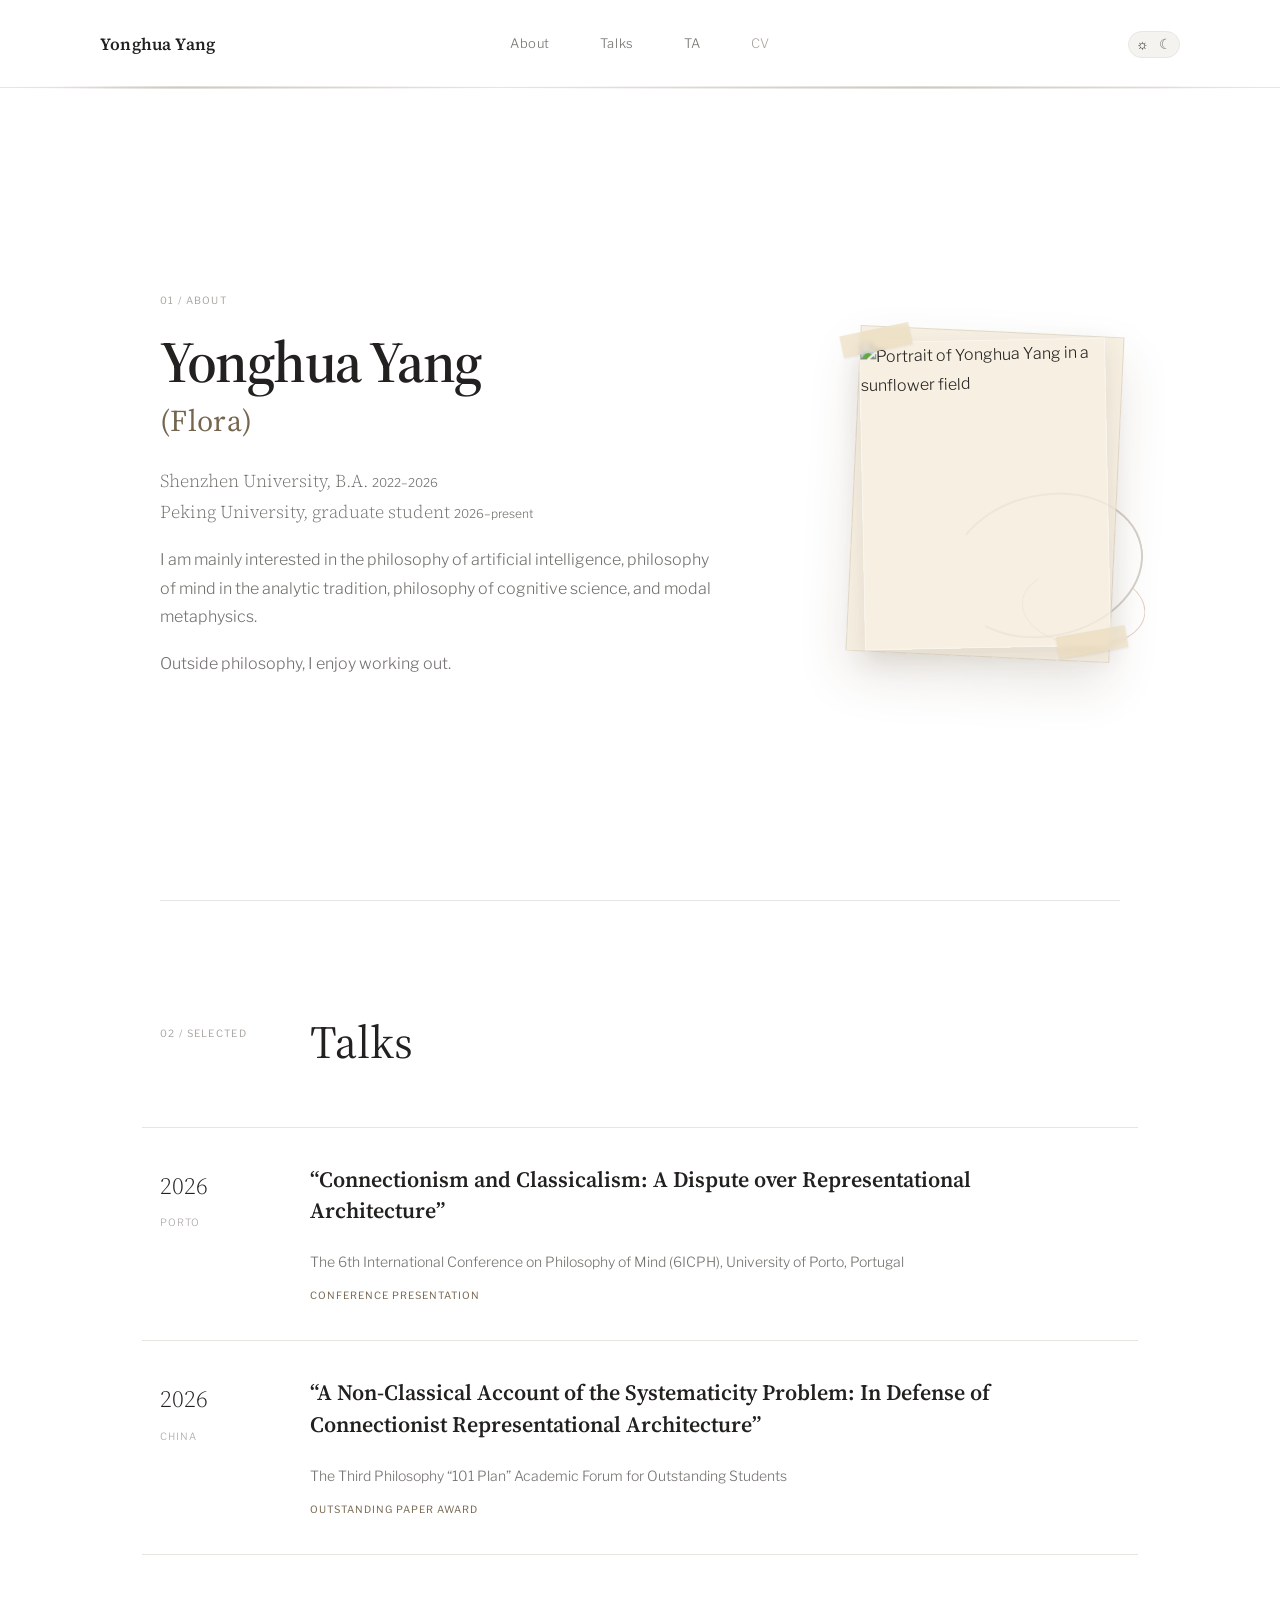
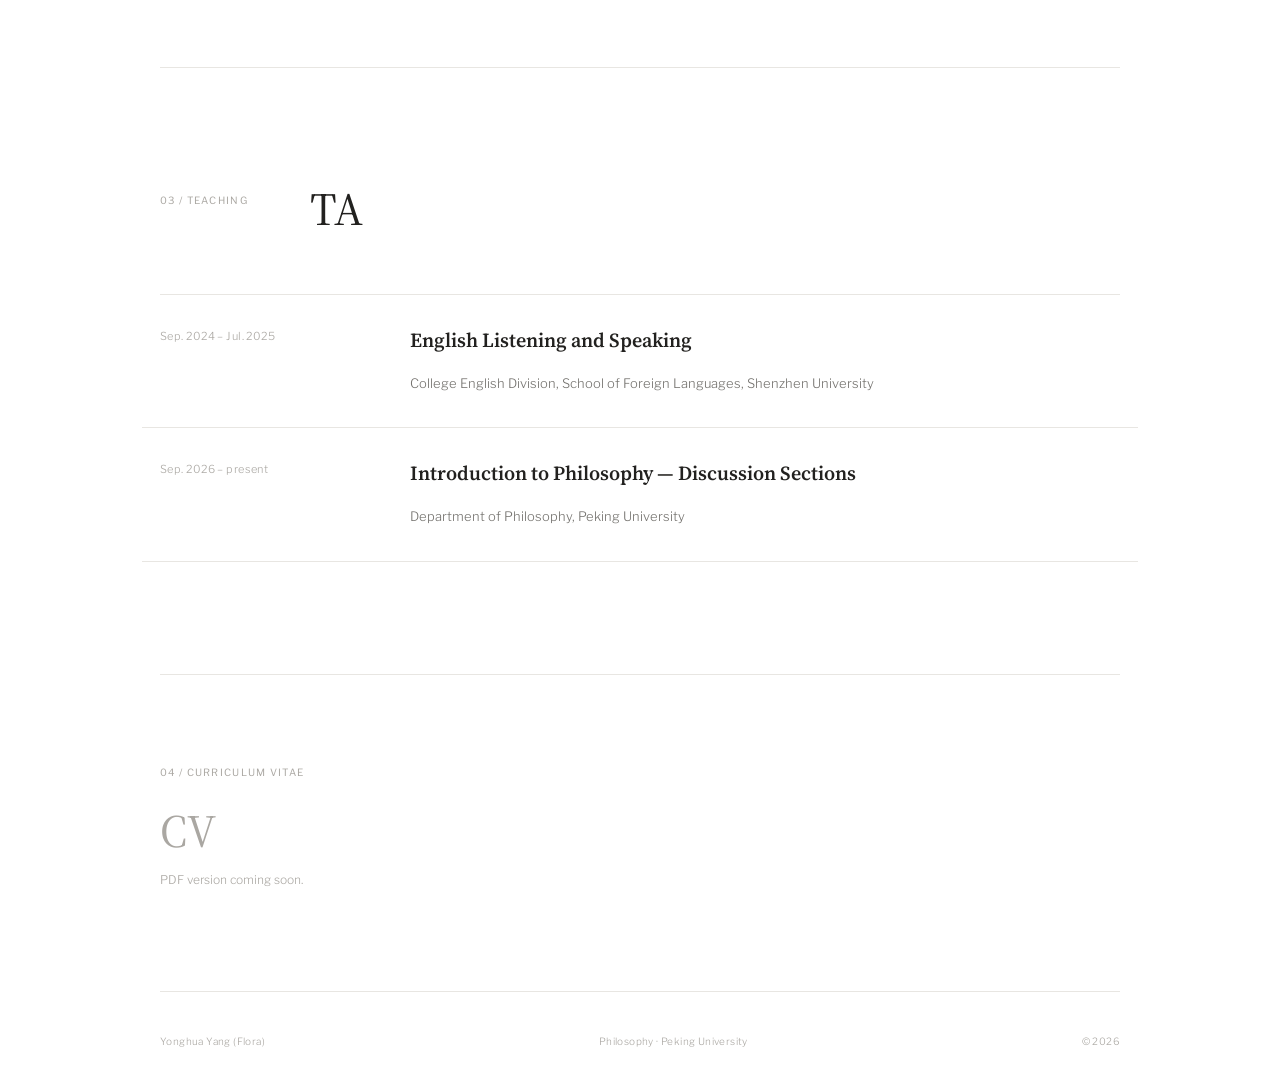
==== index.html @ 05d53ddc "Add files via upload" ====
<!doctype html>
<html lang="en">
  <head>
    <meta charset="utf-8" />
    <meta name="viewport" content="width=device-width, initial-scale=1" />
    <meta name="theme-color" content="#ffffff" />
    <meta name="description" content="Yonghua Yang (Flora) — philosophy student at Peking University." />
    <title>Yonghua Yang (Flora)</title>
    <link rel="preconnect" href="https://fonts.googleapis.com" />
    <link rel="preconnect" href="https://fonts.gstatic.com" crossorigin />
    <link href="https://fonts.googleapis.com/css2?family=Libre+Franklin:wght@300;400;500&family=Source+Serif+4:opsz,wght@8..60,400;8..60,600&display=swap" rel="stylesheet" />
    <link rel="stylesheet" href="style.css" />
    <script src="script.js" defer></script>
  </head>
  <body>
    <a class="skip-link" href="#main">Skip to content</a>
    <header class="site-header">
      <div class="header-inner">
        <a class="name" href="#about" aria-label="Yonghua Yang — back to About">Yonghua Yang</a>
        <nav class="site-nav" aria-label="Main navigation">
          <a href="#about">About</a>
          <a href="#talks">Talks</a>
          <a href="#ta">TA</a>
          <a class="cv-link" href="#" aria-disabled="true" data-tooltip="PDF coming soon">CV</a>
        </nav>
        <button class="theme-toggle" type="button" aria-label="Switch to dark mode" aria-pressed="false">
          <span class="sun" aria-hidden="true">☼</span><span class="moon" aria-hidden="true">☾</span>
        </button>
      </div>
    </header>

    <main id="main">
      <section class="about section" id="about" aria-labelledby="about-title">
        <div class="about-copy">
          <p class="section-number">01 / About</p>
          <h1 id="about-title">Yonghua Yang <span>(Flora)</span></h1>
          <p class="education-line">Shenzhen University, B.A. <span>2022–2026</span><br />Peking University, graduate student <span>2026–present</span></p>
          <p>I am mainly interested in the philosophy of artificial intelligence, philosophy of mind in the analytic tradition, philosophy of cognitive science, and modal metaphysics.</p>
          <p>Outside philosophy, I enjoy working out.</p>
        </div>
        <figure class="portrait">
          <span class="portrait-line" aria-hidden="true"></span>
          <span class="portrait-tape tape-top" aria-hidden="true"></span>
          <span class="portrait-tape tape-bottom" aria-hidden="true"></span>
          <img src="assets/picture.png" alt="Portrait of Yonghua Yang in a sunflower field" />
        </figure>
      </section>

      <section class="section ruled-section" id="talks" aria-labelledby="talks-title">
        <div class="section-heading">
          <p class="section-number">02 / Selected</p>
          <h2 id="talks-title"><a href="#talks">Talks</a></h2>
        </div>
        <article class="talk" tabindex="0">
          <div class="talk-date"><span>2026</span><small>Porto</small></div>
          <div class="talk-copy">
            <h3>“Connectionism and Classicalism: A Dispute over Representational Architecture”</h3>
            <p>The 6th International Conference on Philosophy of Mind (6ICPH), University of Porto, Portugal</p>
            <p class="talk-note">Conference presentation</p>
          </div>
        </article>
        <article class="talk" tabindex="0">
          <div class="talk-date"><span>2026</span><small>China</small></div>
          <div class="talk-copy">
            <h3>“A Non-Classical Account of the Systematicity Problem: In Defense of Connectionist Representational Architecture”</h3>
            <p>The Third Philosophy “101 Plan” Academic Forum for Outstanding Students</p>
            <p class="talk-note">Outstanding Paper Award</p>
          </div>
        </article>
      </section>

      <section class="section ruled-section" id="ta" aria-labelledby="ta-title">
        <div class="section-heading">
          <p class="section-number">03 / Teaching</p>
          <h2 id="ta-title"><a href="#ta">TA</a></h2>
        </div>
        <div class="teaching-list">
          <article tabindex="0">
            <time datetime="2024-09">Sep. 2024 – Jul. 2025</time>
            <div><h3>English Listening and Speaking</h3><p>College English Division, School of Foreign Languages, Shenzhen University</p></div>
          </article>
          <article tabindex="0">
            <time datetime="2026-09">Sep. 2026 – present</time>
            <div><h3>Introduction to Philosophy — Discussion Sections</h3><p>Department of Philosophy, Peking University</p></div>
          </article>
        </div>
      </section>

      <section class="section cv-section" id="cv" aria-labelledby="cv-title">
        <p class="section-number">04 / Curriculum Vitae</p>
        <h2 id="cv-title">CV</h2>
        <p>PDF version coming soon.</p>
      </section>
    </main>

    <footer class="site-footer">
      <p>Yonghua Yang (Flora)</p><p>Philosophy · Peking University</p><p>© <span id="year"></span></p>
    </footer>
  </body>
</html>
---- style.css ----
:root {
  color-scheme: light;
  --bg: #fff;
  --header-bg: rgb(246 235 215 / 34%);
  --text: #22211f;
  --muted: #73716d;
  --soft: #aaa7a2;
  --line: #e8e6e2;
  --panel: #f4f3f0;
  --accent: #76664f;
  --art-opacity: .68;
  --art-veil: rgb(255 255 255 / 48%);
  --art-shift: 0px;
  --serif: "Source Serif 4", Georgia, serif;
  --sans: "Libre Franklin", Arial, sans-serif;
}
:root[data-theme="dark"] {
  color-scheme: dark;
  --bg: #181817;
  --header-bg: rgb(24 24 23 / 42%);
  --text: #f1efea;
  --muted: #aaa7a0;
  --soft: #77746f;
  --line: #373532;
  --panel: #232220;
  --accent: #c7b79f;
  --art-opacity: .38;
  --art-veil: rgb(24 24 23 / 72%);
}
* { box-sizing: border-box; }
html { scroll-behavior: smooth; scroll-padding-top: 100px; }
body { position: relative; min-height: 100vh; margin: 0; color: var(--text); background: var(--bg); font-family: var(--sans); font-size: 16px; font-weight: 300; line-height: 1.8; -webkit-font-smoothing: antialiased; transition: color .25s ease, background-color .25s ease; }
body::before, body::after { position: fixed; z-index: -2; inset: 0; pointer-events: none; content: ""; }
body::before { inset: -3vh -2vw; transform: translate3d(0, var(--art-shift), 0) scale(1.02); background: var(--bg) url("assets/philosophy-background.webp") center / cover no-repeat; opacity: var(--art-opacity); transition: opacity .25s ease; will-change: transform; }
body::after { z-index: -1; background: var(--art-veil); transition: background-color .25s ease; }
a { color: inherit; text-decoration: none; }
.skip-link { position: fixed; z-index: 100; top: -60px; left: 20px; padding: 9px 14px; color: var(--bg); background: var(--text); transition: top .2s ease; }
.skip-link:focus { top: 12px; }
.site-header { position: sticky; z-index: 10; top: 0; width: 100%; height: 88px; border-bottom: 1px solid color-mix(in srgb, var(--accent) 17%, transparent); background: transparent; transition: height .28s ease, background-color .28s ease, backdrop-filter .28s ease; }
.header-inner { display: grid; width: min(1080px, calc(100% - 48px)); height: 88px; margin: 0 auto; grid-template-columns: 1fr auto 1fr; align-items: center; transition: height .28s ease; }
.site-header::after { position: absolute; right: 0; bottom: -2px; left: 0; height: 3px; opacity: .22; background: linear-gradient(90deg, transparent, var(--accent) 14%, transparent 39%, var(--accent) 72%, transparent); content: ""; mask: linear-gradient(90deg, transparent, #000 9%, #000 91%, transparent); }
.site-header.is-scrolled { background: var(--header-bg); backdrop-filter: blur(8px) saturate(.8); }
.site-header.is-scrolled, .site-header.is-scrolled .header-inner { height: 70px; }
.name { justify-self: start; font-family: var(--serif); font-size: 17px; font-weight: 600; letter-spacing: .01em; }
.site-nav { display: flex; align-items: center; gap: clamp(25px, 4vw, 50px); }
.site-nav a { position: relative; padding: 10px 0; color: var(--muted); font-size: 13px; letter-spacing: .04em; transition: color .2s ease; }
.site-nav a::after { position: absolute; right: -3px; bottom: 1px; left: -3px; height: 3px; transform: scaleX(0) rotate(-1deg); transform-origin: center; opacity: .65; background: linear-gradient(90deg, transparent, var(--accent) 13%, var(--accent) 86%, transparent); clip-path: polygon(0 43%, 28% 34%, 55% 58%, 100% 38%, 100% 66%, 60% 78%, 24% 57%, 0 72%); content: ""; transition: transform .26s cubic-bezier(.2,.7,.2,1); }
.site-nav a:hover, .site-nav a[aria-current="location"] { color: var(--text); }
.site-nav a:hover::after, .site-nav a[aria-current="location"]::after { transform: scaleX(1); }
.site-nav .cv-link[aria-disabled="true"] { color: var(--soft); cursor: default; }
.site-nav .cv-link[aria-disabled="true"]::after { display: none; }
.cv-link::before { position: absolute; top: calc(100% + 7px); right: -9px; width: max-content; padding: 5px 8px; transform: translateY(-4px); border: 1px dashed color-mix(in srgb, var(--accent) 32%, transparent); color: var(--muted); background: color-mix(in srgb, var(--bg) 86%, transparent); content: attr(data-tooltip); font-size: 9px; letter-spacing: .04em; opacity: 0; pointer-events: none; transition: opacity .2s ease, transform .2s ease; }
.cv-link:hover::before, .cv-link:focus-visible::before { transform: translateY(0); opacity: 1; }
.theme-toggle { display: flex; width: 52px; height: 27px; justify-self: end; align-items: center; justify-content: space-between; padding: 0 7px; border: 1px solid var(--line); border-radius: 20px; color: var(--muted); background: var(--panel); cursor: pointer; transition: border-color .2s ease, background .2s ease; }
.theme-toggle span { font-size: 14px; line-height: 1; transition: transform .35s ease, color .2s ease; }
.theme-toggle:hover .sun, .theme-toggle:focus-visible .sun { transform: rotate(55deg); }
.theme-toggle:hover .moon, .theme-toggle:focus-visible .moon { transform: rotate(-18deg) translateX(-1px); }
.theme-toggle .sun { color: var(--text); }
:root[data-theme="dark"] .theme-toggle .sun { color: var(--soft); }
:root[data-theme="dark"] .theme-toggle .moon { color: var(--text); }
main, .site-footer { width: min(960px, calc(100% - 48px)); margin: 0 auto; }
.section { padding: 112px 0; }
.section-number { margin: 0 0 21px; color: var(--soft); font-size: 10px; font-weight: 400; letter-spacing: .13em; text-transform: uppercase; }
.about { display: grid; min-height: calc(100vh - 88px); grid-template-columns: minmax(0, 1.35fr) minmax(260px, .65fr); align-items: center; gap: clamp(65px, 10vw, 130px); }
.about h1 { margin: 0 0 28px; font-family: var(--serif); font-size: clamp(40px, 5vw, 58px); font-weight: 600; line-height: 1.1; letter-spacing: -.025em; }
.about h1 span { display: block; margin-top: 10px; color: var(--accent); font-size: .52em; font-weight: 400; letter-spacing: .01em; }
.about-copy > p:not(.section-number) { max-width: 590px; margin: 0 0 18px; color: var(--muted); }
.about-copy .education-line { margin-bottom: 31px; color: var(--text); font-family: var(--serif); font-size: 18px; line-height: 1.75; }
.education-line span { color: var(--muted); font-family: var(--sans); font-size: 12px; }
.portrait { position: relative; isolation: isolate; margin: 0; padding: 12px; }
.portrait::before { position: absolute; z-index: -1; inset: 3px; transform: rotate(2.7deg); border: 1px solid rgb(118 102 79 / 16%); background: color-mix(in srgb, #f5ecdc 82%, transparent); box-shadow: 0 24px 50px rgb(82 60 31 / 13%); content: ""; }
.portrait img { position: relative; z-index: 1; display: block; width: 100%; aspect-ratio: 4 / 5; transform: rotate(-1.15deg); border: 1px solid rgb(255 255 255 / 48%); object-fit: cover; object-position: center; filter: saturate(.9) contrast(.98); box-shadow: 0 10px 25px rgb(82 60 31 / 12%); transition: transform .42s cubic-bezier(.2,.75,.25,1), filter .3s ease; }
.portrait:hover img { transform: rotate(0deg) translateY(-4px); filter: saturate(1) contrast(1); }
.portrait-line { position: absolute; z-index: -2; right: -24px; bottom: 7%; width: 72%; height: 43%; transform: rotate(-12deg); border: 2px solid color-mix(in srgb, var(--accent) 43%, transparent); border-left-color: transparent; border-radius: 50%; opacity: .7; }
.portrait-line::after { position: absolute; right: 3%; bottom: -13%; width: 64%; height: 54%; transform: rotate(18deg); border: 1px solid color-mix(in srgb, #a86049 42%, transparent); border-top-color: transparent; border-radius: 50%; content: ""; }
.portrait-tape { position: absolute; z-index: 3; width: 70px; height: 22px; background: rgb(232 216 181 / 58%); box-shadow: 0 1px 2px rgb(73 53 24 / 8%); backdrop-filter: blur(2px); }
.tape-top { top: 1px; left: -9px; transform: rotate(-12deg); }
.tape-bottom { right: -7px; bottom: 7px; transform: rotate(-10deg); }
.ruled-section { border-top: 1px solid var(--line); }
.section-heading { display: grid; grid-template-columns: 150px 1fr; margin-bottom: 56px; }
.section-heading .section-number { margin-top: 11px; }
.section-heading h2, .cv-section h2 { margin: 0; font-family: var(--serif); font-size: clamp(34px, 4vw, 46px); font-weight: 400; line-height: 1.25; }
.section-heading h2 a { border-bottom: 1px solid transparent; }
.section-heading h2 a:hover { border-bottom-color: var(--text); }
.talk { position: relative; display: grid; margin: 0 -18px; grid-template-columns: 150px 1fr; padding: 36px 18px; border-top: 1px solid var(--line); outline: none; transition: transform .28s cubic-bezier(.2,.7,.2,1), background-color .28s ease; }
.talk:last-child { border-bottom: 1px solid var(--line); }
.talk:hover, .talk:focus-visible { transform: translateX(6px); background: color-mix(in srgb, var(--accent) 6%, transparent); }
.talk-date span { display: block; font-family: var(--serif); font-size: 24px; transition: color .22s ease; }
.talk:hover .talk-date span, .talk:focus-visible .talk-date span { color: var(--accent); }
.talk-date small { color: var(--soft); font-size: 10px; letter-spacing: .09em; text-transform: uppercase; }
.talk-copy h3 { position: relative; max-width: 690px; margin: 0 0 13px; font-family: var(--serif); font-size: 22px; font-weight: 600; line-height: 1.45; }
.talk-copy h3::after, .teaching-list h3::after { display: block; width: 0; height: 2px; margin-top: 7px; transform: rotate(-.5deg); background: #a86049; content: ""; opacity: .6; transition: width .3s ease; }
.talk:hover h3::after, .talk:focus-visible h3::after, .teaching-list article:hover h3::after, .teaching-list article:focus-visible h3::after { width: 48px; }
.talk-copy p { margin: 0; color: var(--muted); font-size: 14px; }
.talk-copy .talk-note { margin-top: 12px; color: var(--accent); font-size: 10px; font-weight: 400; letter-spacing: .1em; text-transform: uppercase; }
.teaching-list { border-top: 1px solid var(--line); }
.teaching-list article { display: grid; margin: 0 -18px; grid-template-columns: 220px 1fr; gap: 30px; padding: 32px 18px; border-bottom: 1px solid var(--line); outline: none; transition: transform .28s cubic-bezier(.2,.7,.2,1), background-color .28s ease; }
.teaching-list article:hover, .teaching-list article:focus-visible { transform: translateX(6px); background: color-mix(in srgb, var(--accent) 6%, transparent); }
.teaching-list time { color: var(--soft); font-size: 11px; letter-spacing: .04em; transition: color .22s ease; }
.teaching-list article:hover time, .teaching-list article:focus-visible time { color: var(--accent); }
.teaching-list h3 { margin: -5px 0 5px; font-family: var(--serif); font-size: 20px; font-weight: 600; }
.teaching-list p { margin: 0; color: var(--muted); font-size: 13px; }
.cv-section { padding-top: 88px; padding-bottom: 100px; border-top: 1px solid var(--line); }
.cv-section h2 { color: var(--soft); }
.cv-section > p:last-child { margin: 10px 0 0; color: var(--soft); font-size: 12px; }
.site-footer { display: flex; min-height: 100px; align-items: center; justify-content: space-between; border-top: 1px solid var(--line); color: var(--soft); font-size: 10px; letter-spacing: .04em; }
.reveal { opacity: 0; transform: translateY(16px); transition: opacity .55s ease, transform .55s cubic-bezier(.2,.7,.2,1); transition-delay: var(--reveal-delay, 0ms); }
.reveal.is-visible { opacity: 1; transform: translateY(0); }
.talk.reveal.is-visible:hover, .talk.reveal.is-visible:focus-visible, .teaching-list article.reveal.is-visible:hover, .teaching-list article.reveal.is-visible:focus-visible { transform: translateX(6px); }
:focus-visible { outline: 1px solid var(--accent); outline-offset: 5px; }
@media (max-width: 720px) {
  .site-header, .site-header.is-scrolled { height: auto; min-height: 74px; }
  .header-inner, .site-header.is-scrolled .header-inner { width: calc(100% - 32px); height: auto; min-height: 74px; grid-template-columns: 1fr auto; }
  .name { font-size: 15px; }
  .site-nav { grid-column: 1 / -1; grid-row: 2; width: 100%; justify-content: space-between; gap: 0; padding: 3px 0 12px; }
  .site-nav a { font-size: 11px; }
  .theme-toggle { grid-column: 2; grid-row: 1; }
  main, .site-footer { width: calc(100% - 40px); }
  .section { padding: 76px 0; }
  .about { min-height: auto; grid-template-columns: 1fr; gap: 45px; }
  .about-copy { order: 1; }
  .portrait { width: min(74%, 300px); order: 2; }
  .portrait img { transform: rotate(-.55deg); }
  .portrait::before { transform: rotate(1.5deg); }
  .portrait-tape { width: 55px; height: 18px; }
  .section-heading, .talk { grid-template-columns: 1fr; }
  .section-heading { gap: 4px; margin-bottom: 38px; }
  .section-heading .section-number { margin-top: 0; }
  .talk { margin: 0 -10px; gap: 17px; padding: 30px 10px; }
  .talk-date { display: flex; align-items: baseline; gap: 10px; }
  .talk-date span { font-size: 20px; }
  .teaching-list article { margin: 0 -10px; grid-template-columns: 1fr; gap: 14px; padding-right: 10px; padding-left: 10px; }
  .site-footer { min-height: 124px; flex-direction: column; align-items: flex-start; justify-content: center; gap: 3px; }
  .site-footer p { margin: 0; }
}
@media (prefers-reduced-motion: reduce) {
  *, *::before, *::after { scroll-behavior: auto !important; transition-duration: .01ms !important; }
  body::before { transform: none; }
  .reveal { opacity: 1; transform: none; }
}
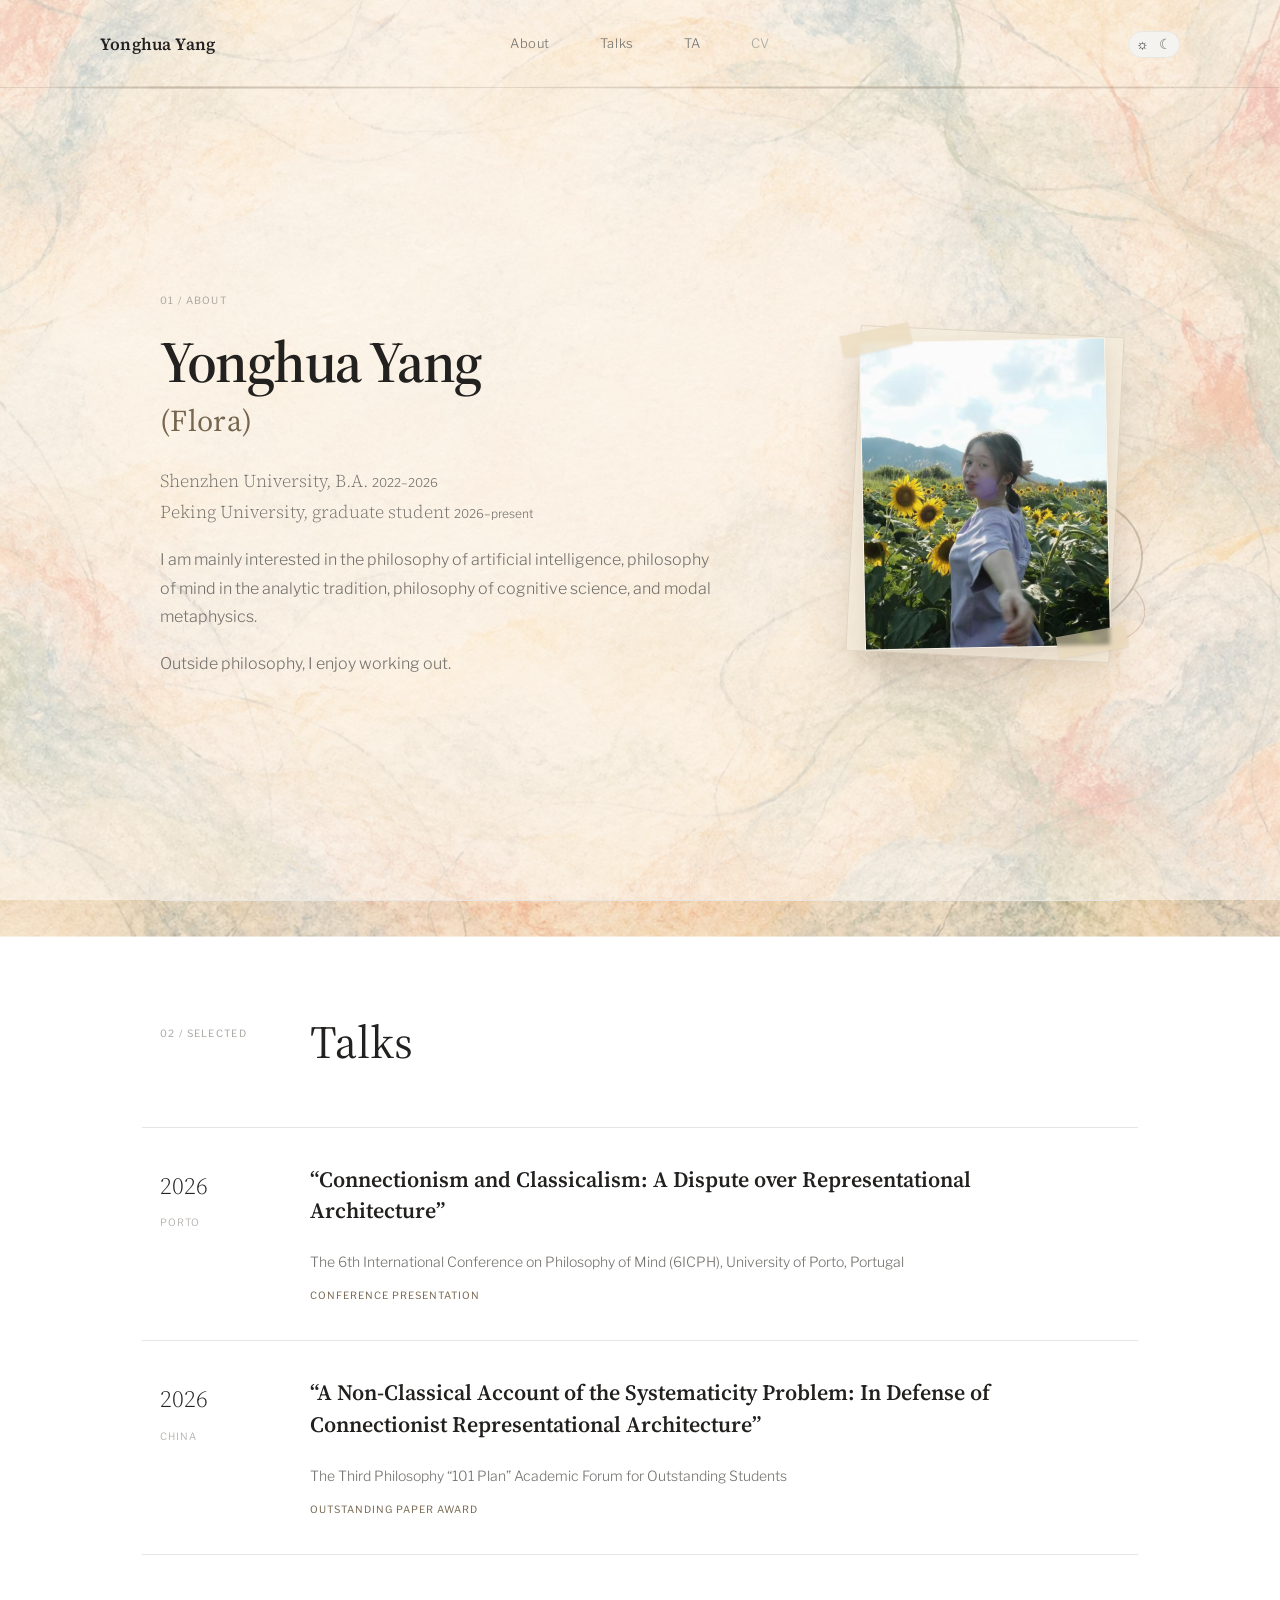
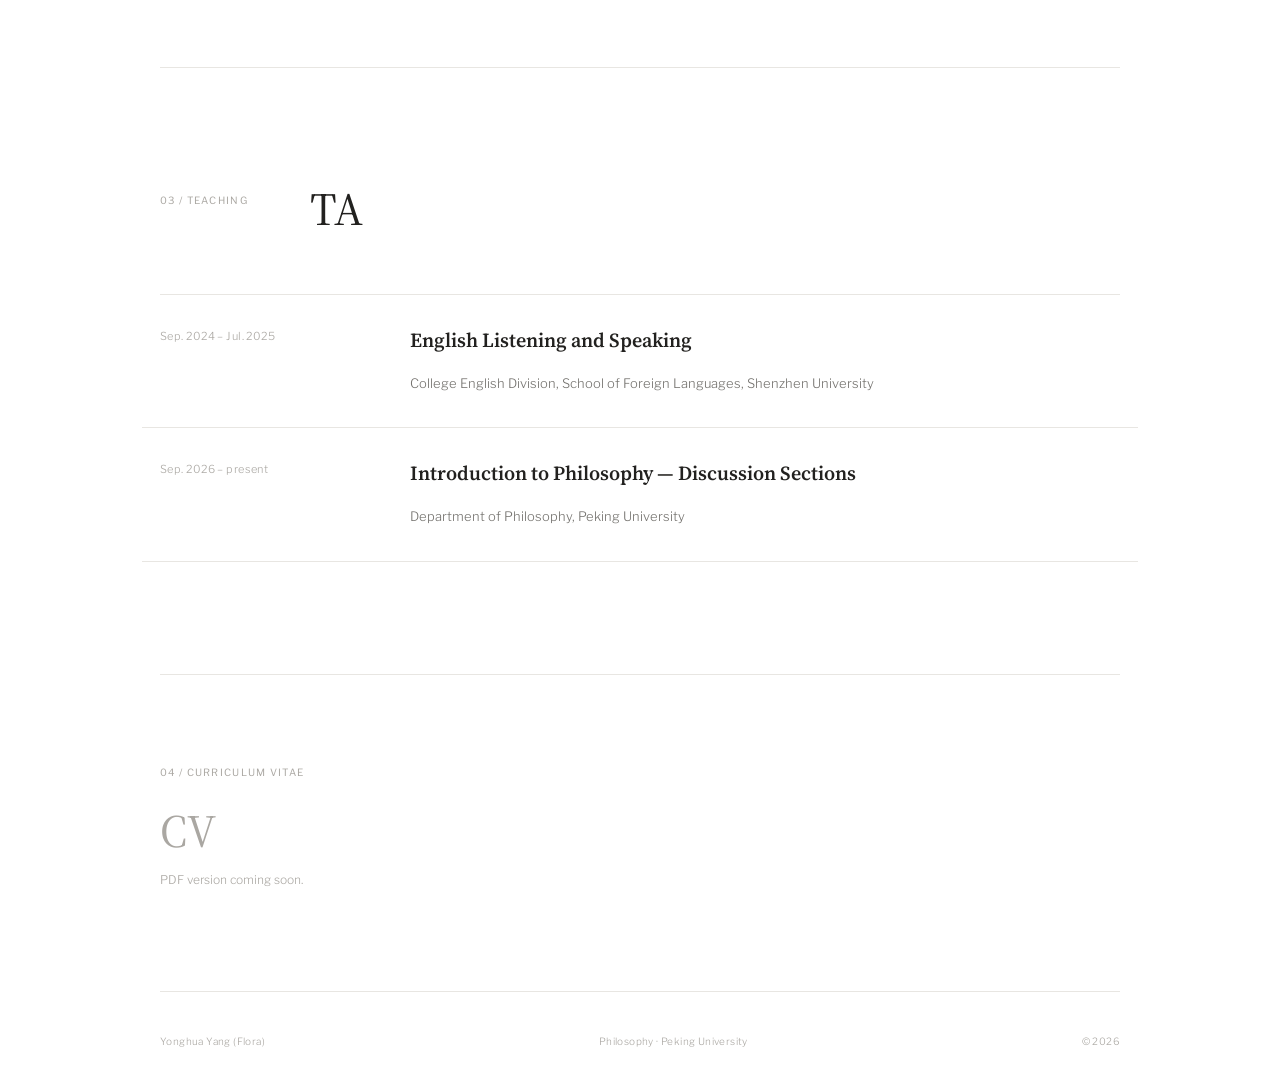
==== commit 5b51bb30: "Add files via upload" ====
--- a/index.html
+++ b/index.html
@@ -4,8 +4,59 @@
     <meta charset="utf-8" />
     <meta name="viewport" content="width=device-width, initial-scale=1" />
     <meta name="theme-color" content="#ffffff" />
-    <meta name="description" content="Yonghua Yang (Flora) — philosophy student at Peking University." />
-    <title>Yonghua Yang (Flora)</title>
+    <title>Yonghua Yang (Flora) | Philosophy and Artificial Intelligence</title>
+    <meta name="description" content="The personal academic website of Yonghua Yang (Yang Yonghua, Flora), a philosophy graduate student at Peking University interested in artificial intelligence, philosophy of mind, cognitive science, and modal metaphysics." />
+    <meta name="author" content="Yonghua Yang" />
+    <meta name="robots" content="index, follow, max-image-preview:large" />
+    <link rel="canonical" href="https://yangyonghua19.github.io/Flora/" />
+
+    <meta property="og:type" content="profile" />
+    <meta property="og:site_name" content="Yonghua Yang (Flora)" />
+    <meta property="og:title" content="Yonghua Yang (Flora) | Philosophy and Artificial Intelligence" />
+    <meta property="og:description" content="Philosophy graduate student at Peking University working on artificial intelligence, philosophy of mind, cognitive science, and modal metaphysics." />
+    <meta property="og:url" content="https://yangyonghua19.github.io/Flora/" />
+    <meta property="og:image" content="https://yangyonghua19.github.io/Flora/assets/picture.png" />
+    <meta property="og:image:alt" content="Portrait of Yonghua Yang in a sunflower field" />
+    <meta property="og:locale" content="en_US" />
+    <meta property="profile:first_name" content="Yonghua" />
+    <meta property="profile:last_name" content="Yang" />
+
+    <meta name="twitter:card" content="summary" />
+    <meta name="twitter:title" content="Yonghua Yang (Flora) | Philosophy and Artificial Intelligence" />
+    <meta name="twitter:description" content="Philosophy graduate student at Peking University working on philosophy and artificial intelligence." />
+    <meta name="twitter:image" content="https://yangyonghua19.github.io/Flora/assets/picture.png" />
+    <meta name="twitter:image:alt" content="Portrait of Yonghua Yang in a sunflower field" />
+
+    <script type="application/ld+json">
+      {
+        "@context": "https://schema.org",
+        "@type": "ProfilePage",
+        "@id": "https://yangyonghua19.github.io/Flora/#profile-page",
+        "url": "https://yangyonghua19.github.io/Flora/",
+        "name": "Yonghua Yang (Flora) | Philosophy and Artificial Intelligence",
+        "description": "The personal academic website of Yonghua Yang, a philosophy graduate student at Peking University.",
+        "inLanguage": "en",
+        "dateModified": "2026-10-08",
+        "mainEntity": {
+          "@type": "Person",
+          "@id": "https://yangyonghua19.github.io/Flora/#yonghua-yang",
+          "name": "Yonghua Yang",
+          "alternateName": ["Yang Yonghua", "Flora", "yangyonghua", "yangyonghua19"],
+          "url": "https://yangyonghua19.github.io/Flora/",
+          "image": "https://yangyonghua19.github.io/Flora/assets/picture.png",
+          "description": "Philosophy graduate student interested in the philosophy of artificial intelligence, philosophy of mind, philosophy of cognitive science, and modal metaphysics.",
+          "jobTitle": "Graduate Student in Philosophy",
+          "affiliation": {
+            "@type": "CollegeOrUniversity",
+            "name": "Peking University"
+          },
+          "alumniOf": {
+            "@type": "CollegeOrUniversity",
+            "name": "Shenzhen University"
+          }
+        }
+      }
+    </script>
     <link rel="preconnect" href="https://fonts.googleapis.com" />
     <link rel="preconnect" href="https://fonts.gstatic.com" crossorigin />
     <link href="https://fonts.googleapis.com/css2?family=Libre+Franklin:wght@300;400;500&family=Source+Serif+4:opsz,wght@8..60,400;8..60,600&display=swap" rel="stylesheet" />
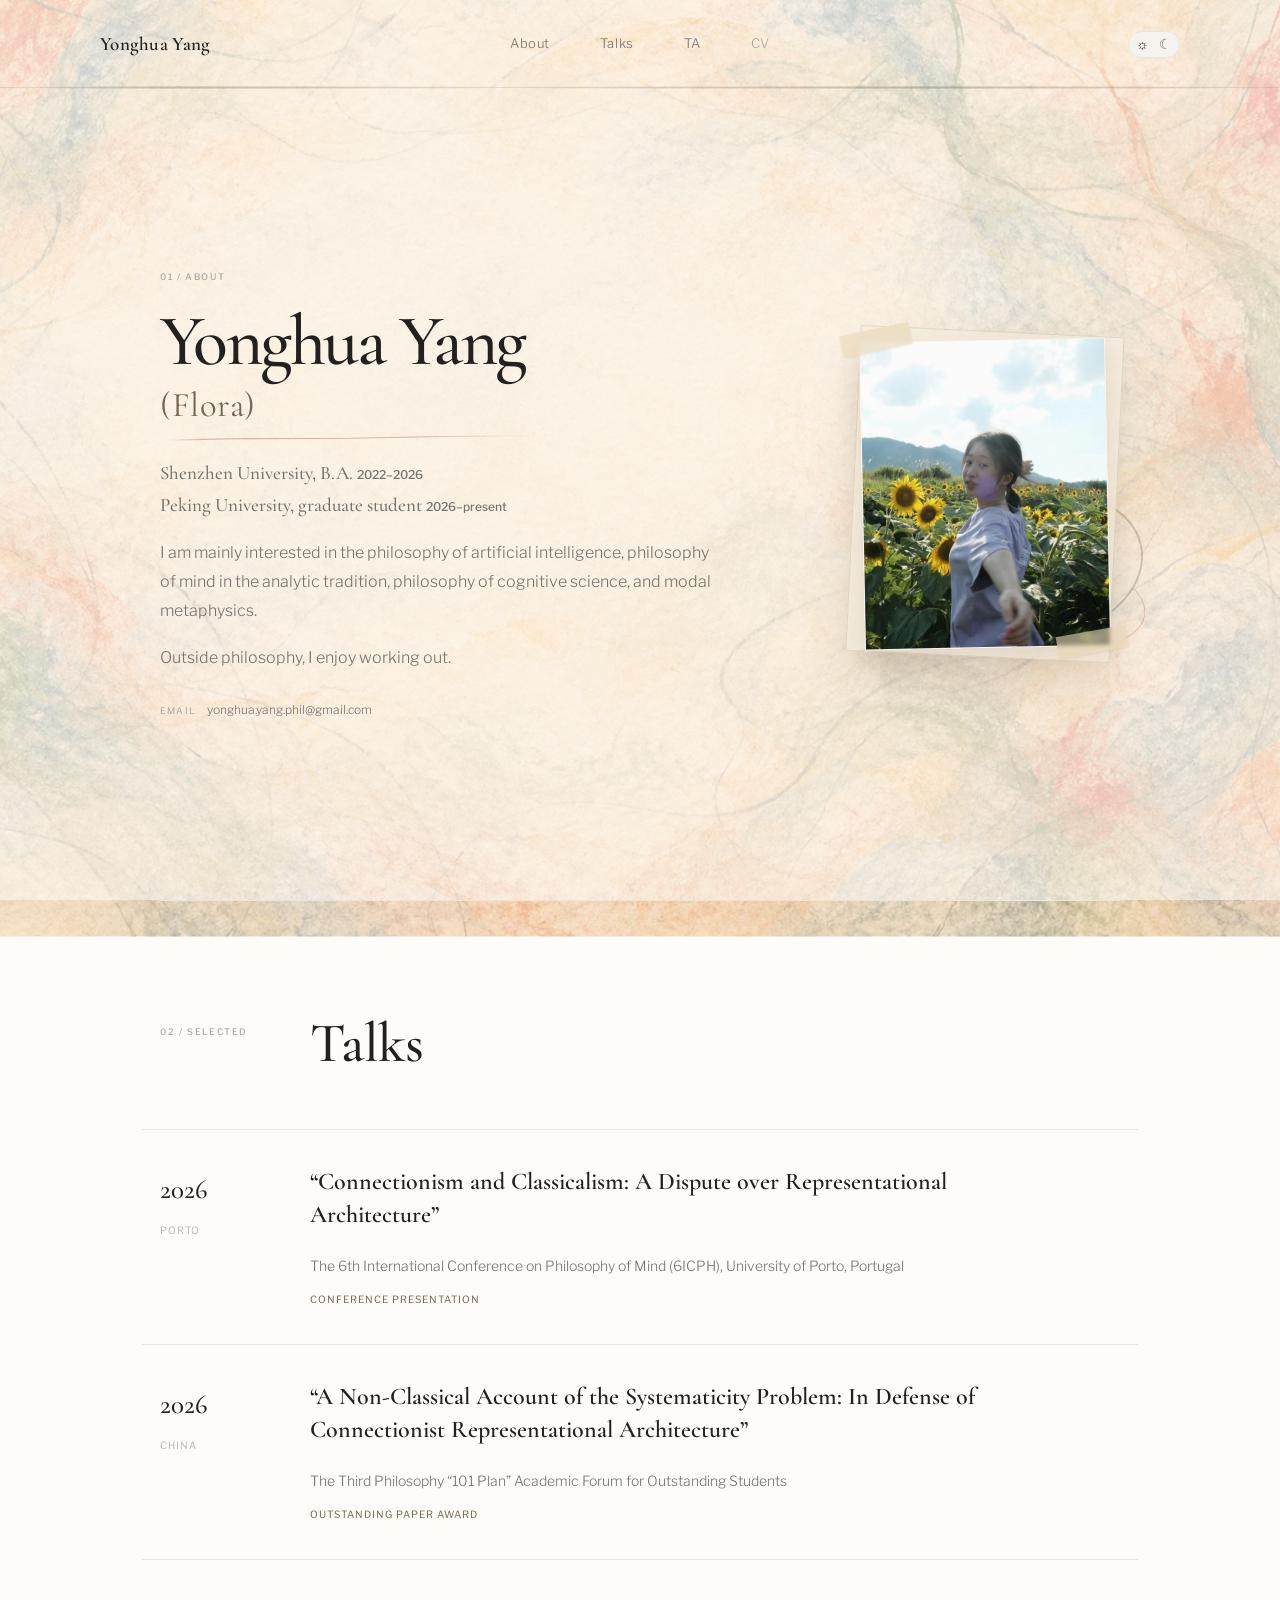
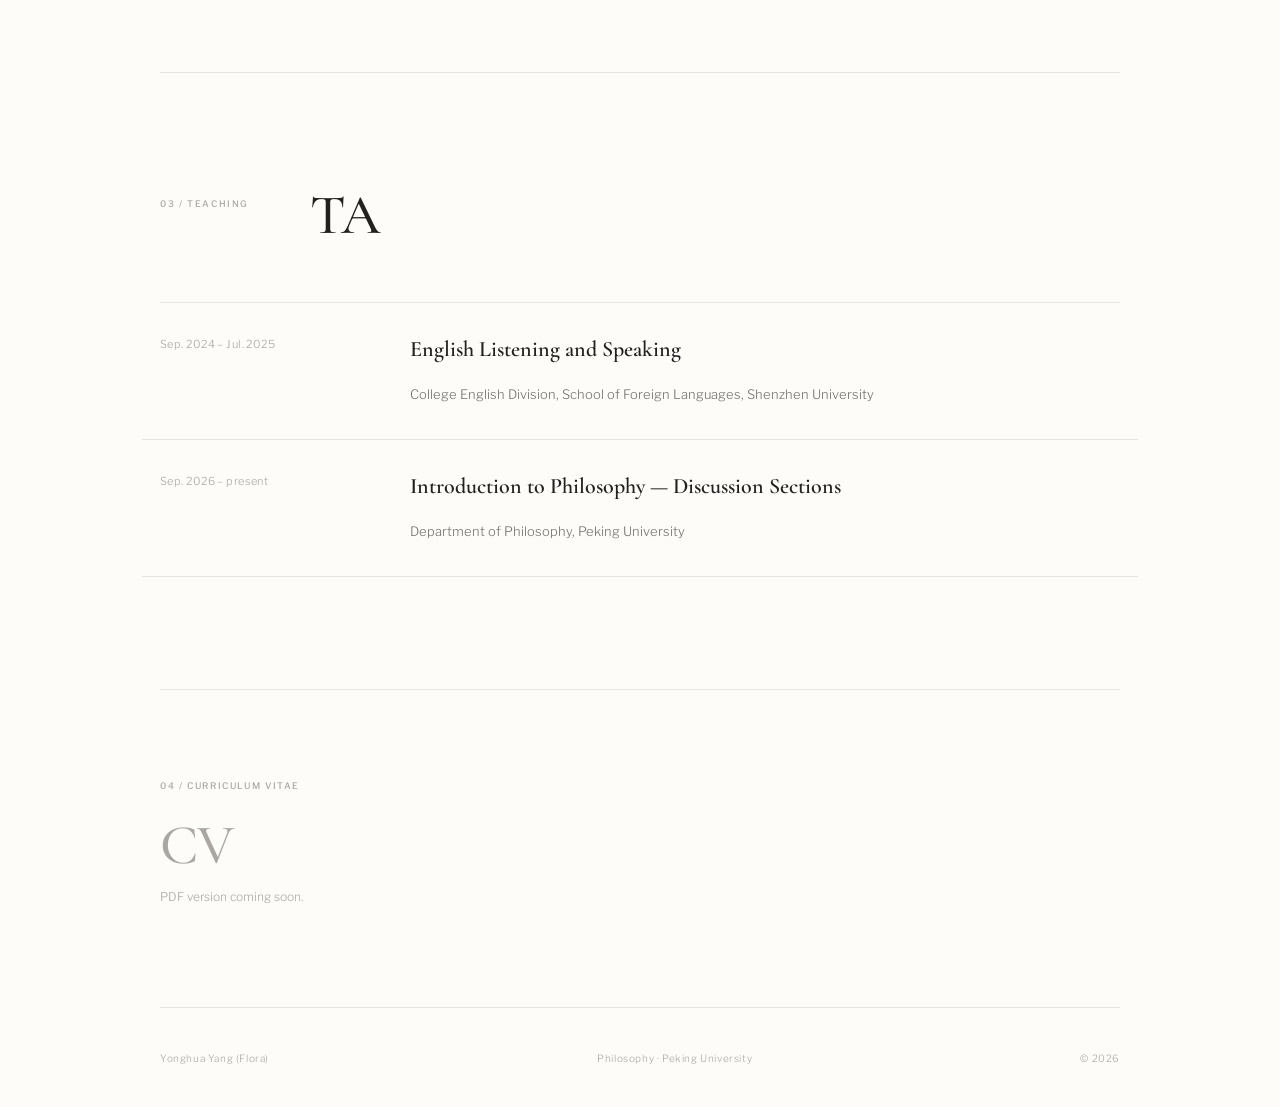
==== commit 579b5df7: "Add files via upload" ====
--- a/index.html
+++ b/index.html
@@ -1,151 +1,156 @@
-<!doctype html>
-<html lang="en">
-  <head>
-    <meta charset="utf-8" />
-    <meta name="viewport" content="width=device-width, initial-scale=1" />
-    <meta name="theme-color" content="#ffffff" />
-    <title>Yonghua Yang (Flora) | Philosophy and Artificial Intelligence</title>
-    <meta name="description" content="The personal academic website of Yonghua Yang (Yang Yonghua, Flora), a philosophy graduate student at Peking University interested in artificial intelligence, philosophy of mind, cognitive science, and modal metaphysics." />
-    <meta name="author" content="Yonghua Yang" />
-    <meta name="robots" content="index, follow, max-image-preview:large" />
-    <link rel="canonical" href="https://yangyonghua19.github.io/Flora/" />
-
-    <meta property="og:type" content="profile" />
-    <meta property="og:site_name" content="Yonghua Yang (Flora)" />
-    <meta property="og:title" content="Yonghua Yang (Flora) | Philosophy and Artificial Intelligence" />
-    <meta property="og:description" content="Philosophy graduate student at Peking University working on artificial intelligence, philosophy of mind, cognitive science, and modal metaphysics." />
-    <meta property="og:url" content="https://yangyonghua19.github.io/Flora/" />
-    <meta property="og:image" content="https://yangyonghua19.github.io/Flora/assets/picture.png" />
-    <meta property="og:image:alt" content="Portrait of Yonghua Yang in a sunflower field" />
-    <meta property="og:locale" content="en_US" />
-    <meta property="profile:first_name" content="Yonghua" />
-    <meta property="profile:last_name" content="Yang" />
-
-    <meta name="twitter:card" content="summary" />
-    <meta name="twitter:title" content="Yonghua Yang (Flora) | Philosophy and Artificial Intelligence" />
-    <meta name="twitter:description" content="Philosophy graduate student at Peking University working on philosophy and artificial intelligence." />
-    <meta name="twitter:image" content="https://yangyonghua19.github.io/Flora/assets/picture.png" />
-    <meta name="twitter:image:alt" content="Portrait of Yonghua Yang in a sunflower field" />
-
-    <script type="application/ld+json">
-      {
-        "@context": "https://schema.org",
-        "@type": "ProfilePage",
-        "@id": "https://yangyonghua19.github.io/Flora/#profile-page",
-        "url": "https://yangyonghua19.github.io/Flora/",
-        "name": "Yonghua Yang (Flora) | Philosophy and Artificial Intelligence",
-        "description": "The personal academic website of Yonghua Yang, a philosophy graduate student at Peking University.",
-        "inLanguage": "en",
-        "dateModified": "2026-10-08",
-        "mainEntity": {
-          "@type": "Person",
-          "@id": "https://yangyonghua19.github.io/Flora/#yonghua-yang",
-          "name": "Yonghua Yang",
-          "alternateName": ["Yang Yonghua", "Flora", "yangyonghua", "yangyonghua19"],
-          "url": "https://yangyonghua19.github.io/Flora/",
-          "image": "https://yangyonghua19.github.io/Flora/assets/picture.png",
-          "description": "Philosophy graduate student interested in the philosophy of artificial intelligence, philosophy of mind, philosophy of cognitive science, and modal metaphysics.",
-          "jobTitle": "Graduate Student in Philosophy",
-          "affiliation": {
-            "@type": "CollegeOrUniversity",
-            "name": "Peking University"
-          },
-          "alumniOf": {
-            "@type": "CollegeOrUniversity",
-            "name": "Shenzhen University"
-          }
-        }
-      }
-    </script>
-    <link rel="preconnect" href="https://fonts.googleapis.com" />
-    <link rel="preconnect" href="https://fonts.gstatic.com" crossorigin />
-    <link href="https://fonts.googleapis.com/css2?family=Libre+Franklin:wght@300;400;500&family=Source+Serif+4:opsz,wght@8..60,400;8..60,600&display=swap" rel="stylesheet" />
-    <link rel="stylesheet" href="style.css" />
-    <script src="script.js" defer></script>
-  </head>
-  <body>
-    <a class="skip-link" href="#main">Skip to content</a>
-    <header class="site-header">
-      <div class="header-inner">
-        <a class="name" href="#about" aria-label="Yonghua Yang — back to About">Yonghua Yang</a>
-        <nav class="site-nav" aria-label="Main navigation">
-          <a href="#about">About</a>
-          <a href="#talks">Talks</a>
-          <a href="#ta">TA</a>
-          <a class="cv-link" href="#" aria-disabled="true" data-tooltip="PDF coming soon">CV</a>
-        </nav>
-        <button class="theme-toggle" type="button" aria-label="Switch to dark mode" aria-pressed="false">
-          <span class="sun" aria-hidden="true">☼</span><span class="moon" aria-hidden="true">☾</span>
-        </button>
-      </div>
-    </header>
-
-    <main id="main">
-      <section class="about section" id="about" aria-labelledby="about-title">
-        <div class="about-copy">
-          <p class="section-number">01 / About</p>
-          <h1 id="about-title">Yonghua Yang <span>(Flora)</span></h1>
-          <p class="education-line">Shenzhen University, B.A. <span>2022–2026</span><br />Peking University, graduate student <span>2026–present</span></p>
-          <p>I am mainly interested in the philosophy of artificial intelligence, philosophy of mind in the analytic tradition, philosophy of cognitive science, and modal metaphysics.</p>
-          <p>Outside philosophy, I enjoy working out.</p>
-        </div>
-        <figure class="portrait">
-          <span class="portrait-line" aria-hidden="true"></span>
-          <span class="portrait-tape tape-top" aria-hidden="true"></span>
-          <span class="portrait-tape tape-bottom" aria-hidden="true"></span>
-          <img src="assets/picture.png" alt="Portrait of Yonghua Yang in a sunflower field" />
-        </figure>
-      </section>
-
-      <section class="section ruled-section" id="talks" aria-labelledby="talks-title">
-        <div class="section-heading">
-          <p class="section-number">02 / Selected</p>
-          <h2 id="talks-title"><a href="#talks">Talks</a></h2>
-        </div>
-        <article class="talk" tabindex="0">
-          <div class="talk-date"><span>2026</span><small>Porto</small></div>
-          <div class="talk-copy">
-            <h3>“Connectionism and Classicalism: A Dispute over Representational Architecture”</h3>
-            <p>The 6th International Conference on Philosophy of Mind (6ICPH), University of Porto, Portugal</p>
-            <p class="talk-note">Conference presentation</p>
-          </div>
-        </article>
-        <article class="talk" tabindex="0">
-          <div class="talk-date"><span>2026</span><small>China</small></div>
-          <div class="talk-copy">
-            <h3>“A Non-Classical Account of the Systematicity Problem: In Defense of Connectionist Representational Architecture”</h3>
-            <p>The Third Philosophy “101 Plan” Academic Forum for Outstanding Students</p>
-            <p class="talk-note">Outstanding Paper Award</p>
-          </div>
-        </article>
-      </section>
-
-      <section class="section ruled-section" id="ta" aria-labelledby="ta-title">
-        <div class="section-heading">
-          <p class="section-number">03 / Teaching</p>
-          <h2 id="ta-title"><a href="#ta">TA</a></h2>
-        </div>
-        <div class="teaching-list">
-          <article tabindex="0">
-            <time datetime="2024-09">Sep. 2024 – Jul. 2025</time>
-            <div><h3>English Listening and Speaking</h3><p>College English Division, School of Foreign Languages, Shenzhen University</p></div>
-          </article>
-          <article tabindex="0">
-            <time datetime="2026-09">Sep. 2026 – present</time>
-            <div><h3>Introduction to Philosophy — Discussion Sections</h3><p>Department of Philosophy, Peking University</p></div>
-          </article>
-        </div>
-      </section>
-
-      <section class="section cv-section" id="cv" aria-labelledby="cv-title">
-        <p class="section-number">04 / Curriculum Vitae</p>
-        <h2 id="cv-title">CV</h2>
-        <p>PDF version coming soon.</p>
-      </section>
-    </main>
-
-    <footer class="site-footer">
-      <p>Yonghua Yang (Flora)</p><p>Philosophy · Peking University</p><p>© <span id="year"></span></p>
-    </footer>
-  </body>
-</html>
+<!doctype html>
+<html lang="en">
+  <head>
+    <meta charset="utf-8" />
+    <meta name="viewport" content="width=device-width, initial-scale=1" />
+    <meta name="theme-color" content="#ffffff" />
+    <title>Yonghua Yang (Flora) | Philosophy and Artificial Intelligence</title>
+    <meta name="description" content="The personal academic website of Yonghua Yang (Yang Yonghua, Flora), a philosophy graduate student at Peking University interested in artificial intelligence, philosophy of mind, cognitive science, and modal metaphysics." />
+    <meta name="author" content="Yonghua Yang" />
+    <meta name="robots" content="index, follow, max-image-preview:large" />
+    <link rel="canonical" href="https://yangyonghua19.github.io/Flora/" />
+
+    <meta property="og:type" content="profile" />
+    <meta property="og:site_name" content="Yonghua Yang (Flora)" />
+    <meta property="og:title" content="Yonghua Yang (Flora) | Philosophy and Artificial Intelligence" />
+    <meta property="og:description" content="Philosophy graduate student at Peking University working on artificial intelligence, philosophy of mind, cognitive science, and modal metaphysics." />
+    <meta property="og:url" content="https://yangyonghua19.github.io/Flora/" />
+    <meta property="og:image" content="https://yangyonghua19.github.io/Flora/assets/picture.png" />
+    <meta property="og:image:alt" content="Portrait of Yonghua Yang in a sunflower field" />
+    <meta property="og:locale" content="en_US" />
+    <meta property="profile:first_name" content="Yonghua" />
+    <meta property="profile:last_name" content="Yang" />
+
+    <meta name="twitter:card" content="summary" />
+    <meta name="twitter:title" content="Yonghua Yang (Flora) | Philosophy and Artificial Intelligence" />
+    <meta name="twitter:description" content="Philosophy graduate student at Peking University working on philosophy and artificial intelligence." />
+    <meta name="twitter:image" content="https://yangyonghua19.github.io/Flora/assets/picture.png" />
+    <meta name="twitter:image:alt" content="Portrait of Yonghua Yang in a sunflower field" />
+
+    <script type="application/ld+json">
+      {
+        "@context": "https://schema.org",
+        "@type": "ProfilePage",
+        "@id": "https://yangyonghua19.github.io/Flora/#profile-page",
+        "url": "https://yangyonghua19.github.io/Flora/",
+        "name": "Yonghua Yang (Flora) | Philosophy and Artificial Intelligence",
+        "description": "The personal academic website of Yonghua Yang, a philosophy graduate student at Peking University.",
+        "inLanguage": "en",
+        "dateModified": "2026-10-08",
+        "mainEntity": {
+          "@type": "Person",
+          "@id": "https://yangyonghua19.github.io/Flora/#yonghua-yang",
+          "name": "Yonghua Yang",
+          "alternateName": ["Yang Yonghua", "Flora", "yangyonghua", "yangyonghua19"],
+          "url": "https://yangyonghua19.github.io/Flora/",
+          "image": "https://yangyonghua19.github.io/Flora/assets/picture.png",
+          "description": "Philosophy graduate student interested in the philosophy of artificial intelligence, philosophy of mind, philosophy of cognitive science, and modal metaphysics.",
+          "jobTitle": "Graduate Student in Philosophy",
+          "affiliation": {
+            "@type": "CollegeOrUniversity",
+            "name": "Peking University"
+          },
+          "alumniOf": {
+            "@type": "CollegeOrUniversity",
+            "name": "Shenzhen University"
+          }
+        }
+      }
+    </script>
+    <link rel="preconnect" href="https://fonts.googleapis.com" />
+    <link rel="preconnect" href="https://fonts.gstatic.com" crossorigin />
+    <link href="https://fonts.googleapis.com/css2?family=Cormorant+Garamond:wght@400;500;600&family=Libre+Franklin:wght@300;400;500&display=swap" rel="stylesheet" />
+    <link rel="stylesheet" href="style.css" />
+    <script src="script.js" defer></script>
+  </head>
+  <body>
+    <a class="skip-link" href="#main">Skip to content</a>
+    <header class="site-header">
+      <div class="header-inner">
+        <a class="name" href="#about" aria-label="Yonghua Yang — back to About">Yonghua Yang</a>
+        <nav class="site-nav" aria-label="Main navigation">
+          <a href="#about">About</a>
+          <a href="#talks">Talks</a>
+          <a href="#ta">TA</a>
+          <a class="cv-link" href="#" aria-disabled="true" data-tooltip="PDF coming soon">CV</a>
+        </nav>
+        <button class="theme-toggle" type="button" aria-label="Switch to dark mode" aria-pressed="false">
+          <span class="sun" aria-hidden="true">☼</span><span class="moon" aria-hidden="true">☾</span>
+        </button>
+      </div>
+      <div class="reading-progress" aria-hidden="true"><span></span></div>
+    </header>
+
+    <main id="main">
+      <section class="about section" id="about" aria-labelledby="about-title">
+        <div class="about-copy">
+          <p class="section-number">01 / About</p>
+          <h1 id="about-title">Yonghua Yang <span>(Flora)</span></h1>
+          <p class="education-line">Shenzhen University, B.A. <span>2022–2026</span><br />Peking University, graduate student <span>2026–present</span></p>
+          <p>I am mainly interested in the philosophy of artificial intelligence, philosophy of mind in the analytic tradition, philosophy of cognitive science, and modal metaphysics.</p>
+          <p>Outside philosophy, I enjoy working out.</p>
+          <p class="contact-line">
+            <span class="contact-label">Email</span>
+            <span class="contact-email">yonghua.yang.phil@gmail.com</span>
+          </p>
+        </div>
+        <figure class="portrait">
+          <span class="portrait-line" aria-hidden="true"></span>
+          <span class="portrait-tape tape-top" aria-hidden="true"></span>
+          <span class="portrait-tape tape-bottom" aria-hidden="true"></span>
+          <img src="assets/picture.png" alt="Portrait of Yonghua Yang in a sunflower field" />
+        </figure>
+      </section>
+
+      <section class="section ruled-section" id="talks" aria-labelledby="talks-title">
+        <div class="section-heading">
+          <p class="section-number">02 / Selected</p>
+          <h2 id="talks-title"><a href="#talks">Talks</a></h2>
+        </div>
+        <article class="talk" tabindex="0">
+          <div class="talk-date"><span>2026</span><small>Porto</small></div>
+          <div class="talk-copy">
+            <h3>“Connectionism and Classicalism: A Dispute over Representational Architecture”</h3>
+            <p>The 6th International Conference on Philosophy of Mind (6ICPH), University of Porto, Portugal</p>
+            <p class="talk-note">Conference presentation</p>
+          </div>
+        </article>
+        <article class="talk" tabindex="0">
+          <div class="talk-date"><span>2026</span><small>China</small></div>
+          <div class="talk-copy">
+            <h3>“A Non-Classical Account of the Systematicity Problem: In Defense of Connectionist Representational Architecture”</h3>
+            <p>The Third Philosophy “101 Plan” Academic Forum for Outstanding Students</p>
+            <p class="talk-note">Outstanding Paper Award</p>
+          </div>
+        </article>
+      </section>
+
+      <section class="section ruled-section" id="ta" aria-labelledby="ta-title">
+        <div class="section-heading">
+          <p class="section-number">03 / Teaching</p>
+          <h2 id="ta-title"><a href="#ta">TA</a></h2>
+        </div>
+        <div class="teaching-list">
+          <article tabindex="0">
+            <time datetime="2024-09">Sep. 2024 – Jul. 2025</time>
+            <div><h3>English Listening and Speaking</h3><p>College English Division, School of Foreign Languages, Shenzhen University</p></div>
+          </article>
+          <article tabindex="0">
+            <time datetime="2026-09">Sep. 2026 – present</time>
+            <div><h3>Introduction to Philosophy — Discussion Sections</h3><p>Department of Philosophy, Peking University</p></div>
+          </article>
+        </div>
+      </section>
+
+      <section class="section cv-section" id="cv" aria-labelledby="cv-title">
+        <p class="section-number">04 / Curriculum Vitae</p>
+        <h2 id="cv-title">CV</h2>
+        <p>PDF version coming soon.</p>
+      </section>
+    </main>
+
+    <footer class="site-footer">
+      <p>Yonghua Yang (Flora)</p><p>Philosophy · Peking University</p><p>© <span id="year"></span></p>
+    </footer>
+  </body>
+</html>
--- a/style.css
+++ b/style.css
@@ -1,140 +1,155 @@
-:root {
-  color-scheme: light;
-  --bg: #fff;
-  --header-bg: rgb(246 235 215 / 34%);
-  --text: #22211f;
-  --muted: #73716d;
-  --soft: #aaa7a2;
-  --line: #e8e6e2;
-  --panel: #f4f3f0;
-  --accent: #76664f;
-  --art-opacity: .68;
-  --art-veil: rgb(255 255 255 / 48%);
-  --art-shift: 0px;
-  --serif: "Source Serif 4", Georgia, serif;
-  --sans: "Libre Franklin", Arial, sans-serif;
-}
-:root[data-theme="dark"] {
-  color-scheme: dark;
-  --bg: #181817;
-  --header-bg: rgb(24 24 23 / 42%);
-  --text: #f1efea;
-  --muted: #aaa7a0;
-  --soft: #77746f;
-  --line: #373532;
-  --panel: #232220;
-  --accent: #c7b79f;
-  --art-opacity: .38;
-  --art-veil: rgb(24 24 23 / 72%);
-}
-* { box-sizing: border-box; }
-html { scroll-behavior: smooth; scroll-padding-top: 100px; }
-body { position: relative; min-height: 100vh; margin: 0; color: var(--text); background: var(--bg); font-family: var(--sans); font-size: 16px; font-weight: 300; line-height: 1.8; -webkit-font-smoothing: antialiased; transition: color .25s ease, background-color .25s ease; }
-body::before, body::after { position: fixed; z-index: -2; inset: 0; pointer-events: none; content: ""; }
-body::before { inset: -3vh -2vw; transform: translate3d(0, var(--art-shift), 0) scale(1.02); background: var(--bg) url("assets/philosophy-background.webp") center / cover no-repeat; opacity: var(--art-opacity); transition: opacity .25s ease; will-change: transform; }
-body::after { z-index: -1; background: var(--art-veil); transition: background-color .25s ease; }
-a { color: inherit; text-decoration: none; }
-.skip-link { position: fixed; z-index: 100; top: -60px; left: 20px; padding: 9px 14px; color: var(--bg); background: var(--text); transition: top .2s ease; }
-.skip-link:focus { top: 12px; }
-.site-header { position: sticky; z-index: 10; top: 0; width: 100%; height: 88px; border-bottom: 1px solid color-mix(in srgb, var(--accent) 17%, transparent); background: transparent; transition: height .28s ease, background-color .28s ease, backdrop-filter .28s ease; }
-.header-inner { display: grid; width: min(1080px, calc(100% - 48px)); height: 88px; margin: 0 auto; grid-template-columns: 1fr auto 1fr; align-items: center; transition: height .28s ease; }
-.site-header::after { position: absolute; right: 0; bottom: -2px; left: 0; height: 3px; opacity: .22; background: linear-gradient(90deg, transparent, var(--accent) 14%, transparent 39%, var(--accent) 72%, transparent); content: ""; mask: linear-gradient(90deg, transparent, #000 9%, #000 91%, transparent); }
-.site-header.is-scrolled { background: var(--header-bg); backdrop-filter: blur(8px) saturate(.8); }
-.site-header.is-scrolled, .site-header.is-scrolled .header-inner { height: 70px; }
-.name { justify-self: start; font-family: var(--serif); font-size: 17px; font-weight: 600; letter-spacing: .01em; }
-.site-nav { display: flex; align-items: center; gap: clamp(25px, 4vw, 50px); }
-.site-nav a { position: relative; padding: 10px 0; color: var(--muted); font-size: 13px; letter-spacing: .04em; transition: color .2s ease; }
-.site-nav a::after { position: absolute; right: -3px; bottom: 1px; left: -3px; height: 3px; transform: scaleX(0) rotate(-1deg); transform-origin: center; opacity: .65; background: linear-gradient(90deg, transparent, var(--accent) 13%, var(--accent) 86%, transparent); clip-path: polygon(0 43%, 28% 34%, 55% 58%, 100% 38%, 100% 66%, 60% 78%, 24% 57%, 0 72%); content: ""; transition: transform .26s cubic-bezier(.2,.7,.2,1); }
-.site-nav a:hover, .site-nav a[aria-current="location"] { color: var(--text); }
-.site-nav a:hover::after, .site-nav a[aria-current="location"]::after { transform: scaleX(1); }
-.site-nav .cv-link[aria-disabled="true"] { color: var(--soft); cursor: default; }
-.site-nav .cv-link[aria-disabled="true"]::after { display: none; }
-.cv-link::before { position: absolute; top: calc(100% + 7px); right: -9px; width: max-content; padding: 5px 8px; transform: translateY(-4px); border: 1px dashed color-mix(in srgb, var(--accent) 32%, transparent); color: var(--muted); background: color-mix(in srgb, var(--bg) 86%, transparent); content: attr(data-tooltip); font-size: 9px; letter-spacing: .04em; opacity: 0; pointer-events: none; transition: opacity .2s ease, transform .2s ease; }
-.cv-link:hover::before, .cv-link:focus-visible::before { transform: translateY(0); opacity: 1; }
-.theme-toggle { display: flex; width: 52px; height: 27px; justify-self: end; align-items: center; justify-content: space-between; padding: 0 7px; border: 1px solid var(--line); border-radius: 20px; color: var(--muted); background: var(--panel); cursor: pointer; transition: border-color .2s ease, background .2s ease; }
-.theme-toggle span { font-size: 14px; line-height: 1; transition: transform .35s ease, color .2s ease; }
-.theme-toggle:hover .sun, .theme-toggle:focus-visible .sun { transform: rotate(55deg); }
-.theme-toggle:hover .moon, .theme-toggle:focus-visible .moon { transform: rotate(-18deg) translateX(-1px); }
-.theme-toggle .sun { color: var(--text); }
-:root[data-theme="dark"] .theme-toggle .sun { color: var(--soft); }
-:root[data-theme="dark"] .theme-toggle .moon { color: var(--text); }
-main, .site-footer { width: min(960px, calc(100% - 48px)); margin: 0 auto; }
-.section { padding: 112px 0; }
-.section-number { margin: 0 0 21px; color: var(--soft); font-size: 10px; font-weight: 400; letter-spacing: .13em; text-transform: uppercase; }
-.about { display: grid; min-height: calc(100vh - 88px); grid-template-columns: minmax(0, 1.35fr) minmax(260px, .65fr); align-items: center; gap: clamp(65px, 10vw, 130px); }
-.about h1 { margin: 0 0 28px; font-family: var(--serif); font-size: clamp(40px, 5vw, 58px); font-weight: 600; line-height: 1.1; letter-spacing: -.025em; }
-.about h1 span { display: block; margin-top: 10px; color: var(--accent); font-size: .52em; font-weight: 400; letter-spacing: .01em; }
-.about-copy > p:not(.section-number) { max-width: 590px; margin: 0 0 18px; color: var(--muted); }
-.about-copy .education-line { margin-bottom: 31px; color: var(--text); font-family: var(--serif); font-size: 18px; line-height: 1.75; }
-.education-line span { color: var(--muted); font-family: var(--sans); font-size: 12px; }
-.portrait { position: relative; isolation: isolate; margin: 0; padding: 12px; }
-.portrait::before { position: absolute; z-index: -1; inset: 3px; transform: rotate(2.7deg); border: 1px solid rgb(118 102 79 / 16%); background: color-mix(in srgb, #f5ecdc 82%, transparent); box-shadow: 0 24px 50px rgb(82 60 31 / 13%); content: ""; }
-.portrait img { position: relative; z-index: 1; display: block; width: 100%; aspect-ratio: 4 / 5; transform: rotate(-1.15deg); border: 1px solid rgb(255 255 255 / 48%); object-fit: cover; object-position: center; filter: saturate(.9) contrast(.98); box-shadow: 0 10px 25px rgb(82 60 31 / 12%); transition: transform .42s cubic-bezier(.2,.75,.25,1), filter .3s ease; }
-.portrait:hover img { transform: rotate(0deg) translateY(-4px); filter: saturate(1) contrast(1); }
-.portrait-line { position: absolute; z-index: -2; right: -24px; bottom: 7%; width: 72%; height: 43%; transform: rotate(-12deg); border: 2px solid color-mix(in srgb, var(--accent) 43%, transparent); border-left-color: transparent; border-radius: 50%; opacity: .7; }
-.portrait-line::after { position: absolute; right: 3%; bottom: -13%; width: 64%; height: 54%; transform: rotate(18deg); border: 1px solid color-mix(in srgb, #a86049 42%, transparent); border-top-color: transparent; border-radius: 50%; content: ""; }
-.portrait-tape { position: absolute; z-index: 3; width: 70px; height: 22px; background: rgb(232 216 181 / 58%); box-shadow: 0 1px 2px rgb(73 53 24 / 8%); backdrop-filter: blur(2px); }
-.tape-top { top: 1px; left: -9px; transform: rotate(-12deg); }
-.tape-bottom { right: -7px; bottom: 7px; transform: rotate(-10deg); }
-.ruled-section { border-top: 1px solid var(--line); }
-.section-heading { display: grid; grid-template-columns: 150px 1fr; margin-bottom: 56px; }
-.section-heading .section-number { margin-top: 11px; }
-.section-heading h2, .cv-section h2 { margin: 0; font-family: var(--serif); font-size: clamp(34px, 4vw, 46px); font-weight: 400; line-height: 1.25; }
-.section-heading h2 a { border-bottom: 1px solid transparent; }
-.section-heading h2 a:hover { border-bottom-color: var(--text); }
-.talk { position: relative; display: grid; margin: 0 -18px; grid-template-columns: 150px 1fr; padding: 36px 18px; border-top: 1px solid var(--line); outline: none; transition: transform .28s cubic-bezier(.2,.7,.2,1), background-color .28s ease; }
-.talk:last-child { border-bottom: 1px solid var(--line); }
-.talk:hover, .talk:focus-visible { transform: translateX(6px); background: color-mix(in srgb, var(--accent) 6%, transparent); }
-.talk-date span { display: block; font-family: var(--serif); font-size: 24px; transition: color .22s ease; }
-.talk:hover .talk-date span, .talk:focus-visible .talk-date span { color: var(--accent); }
-.talk-date small { color: var(--soft); font-size: 10px; letter-spacing: .09em; text-transform: uppercase; }
-.talk-copy h3 { position: relative; max-width: 690px; margin: 0 0 13px; font-family: var(--serif); font-size: 22px; font-weight: 600; line-height: 1.45; }
-.talk-copy h3::after, .teaching-list h3::after { display: block; width: 0; height: 2px; margin-top: 7px; transform: rotate(-.5deg); background: #a86049; content: ""; opacity: .6; transition: width .3s ease; }
-.talk:hover h3::after, .talk:focus-visible h3::after, .teaching-list article:hover h3::after, .teaching-list article:focus-visible h3::after { width: 48px; }
-.talk-copy p { margin: 0; color: var(--muted); font-size: 14px; }
-.talk-copy .talk-note { margin-top: 12px; color: var(--accent); font-size: 10px; font-weight: 400; letter-spacing: .1em; text-transform: uppercase; }
-.teaching-list { border-top: 1px solid var(--line); }
-.teaching-list article { display: grid; margin: 0 -18px; grid-template-columns: 220px 1fr; gap: 30px; padding: 32px 18px; border-bottom: 1px solid var(--line); outline: none; transition: transform .28s cubic-bezier(.2,.7,.2,1), background-color .28s ease; }
-.teaching-list article:hover, .teaching-list article:focus-visible { transform: translateX(6px); background: color-mix(in srgb, var(--accent) 6%, transparent); }
-.teaching-list time { color: var(--soft); font-size: 11px; letter-spacing: .04em; transition: color .22s ease; }
-.teaching-list article:hover time, .teaching-list article:focus-visible time { color: var(--accent); }
-.teaching-list h3 { margin: -5px 0 5px; font-family: var(--serif); font-size: 20px; font-weight: 600; }
-.teaching-list p { margin: 0; color: var(--muted); font-size: 13px; }
-.cv-section { padding-top: 88px; padding-bottom: 100px; border-top: 1px solid var(--line); }
-.cv-section h2 { color: var(--soft); }
-.cv-section > p:last-child { margin: 10px 0 0; color: var(--soft); font-size: 12px; }
-.site-footer { display: flex; min-height: 100px; align-items: center; justify-content: space-between; border-top: 1px solid var(--line); color: var(--soft); font-size: 10px; letter-spacing: .04em; }
-.reveal { opacity: 0; transform: translateY(16px); transition: opacity .55s ease, transform .55s cubic-bezier(.2,.7,.2,1); transition-delay: var(--reveal-delay, 0ms); }
-.reveal.is-visible { opacity: 1; transform: translateY(0); }
-.talk.reveal.is-visible:hover, .talk.reveal.is-visible:focus-visible, .teaching-list article.reveal.is-visible:hover, .teaching-list article.reveal.is-visible:focus-visible { transform: translateX(6px); }
-:focus-visible { outline: 1px solid var(--accent); outline-offset: 5px; }
-@media (max-width: 720px) {
-  .site-header, .site-header.is-scrolled { height: auto; min-height: 74px; }
-  .header-inner, .site-header.is-scrolled .header-inner { width: calc(100% - 32px); height: auto; min-height: 74px; grid-template-columns: 1fr auto; }
-  .name { font-size: 15px; }
-  .site-nav { grid-column: 1 / -1; grid-row: 2; width: 100%; justify-content: space-between; gap: 0; padding: 3px 0 12px; }
-  .site-nav a { font-size: 11px; }
-  .theme-toggle { grid-column: 2; grid-row: 1; }
-  main, .site-footer { width: calc(100% - 40px); }
-  .section { padding: 76px 0; }
-  .about { min-height: auto; grid-template-columns: 1fr; gap: 45px; }
-  .about-copy { order: 1; }
-  .portrait { width: min(74%, 300px); order: 2; }
-  .portrait img { transform: rotate(-.55deg); }
-  .portrait::before { transform: rotate(1.5deg); }
-  .portrait-tape { width: 55px; height: 18px; }
-  .section-heading, .talk { grid-template-columns: 1fr; }
-  .section-heading { gap: 4px; margin-bottom: 38px; }
-  .section-heading .section-number { margin-top: 0; }
-  .talk { margin: 0 -10px; gap: 17px; padding: 30px 10px; }
-  .talk-date { display: flex; align-items: baseline; gap: 10px; }
-  .talk-date span { font-size: 20px; }
-  .teaching-list article { margin: 0 -10px; grid-template-columns: 1fr; gap: 14px; padding-right: 10px; padding-left: 10px; }
-  .site-footer { min-height: 124px; flex-direction: column; align-items: flex-start; justify-content: center; gap: 3px; }
-  .site-footer p { margin: 0; }
-}
-@media (prefers-reduced-motion: reduce) {
-  *, *::before, *::after { scroll-behavior: auto !important; transition-duration: .01ms !important; }
-  body::before { transform: none; }
-  .reveal { opacity: 1; transform: none; }
-}
+:root {
+  color-scheme: light;
+  --bg: #fdfcf9;
+  --header-bg: rgb(246 235 215 / 54%);
+  --text: #22211f;
+  --muted: #73716d;
+  --soft: #aaa7a2;
+  --line: #e8e6e2;
+  --panel: #f4f3f0;
+  --accent: #76664f;
+  --rust: #a86049;
+  --art-opacity: .68;
+  --art-veil: rgb(255 255 255 / 48%);
+  --art-shift: 0px;
+  --serif: "Cormorant Garamond", Georgia, serif;
+  --sans: "Libre Franklin", Arial, sans-serif;
+}
+:root[data-theme="dark"] {
+  color-scheme: dark;
+  --bg: #171613;
+  --header-bg: rgb(23 22 19 / 68%);
+  --text: #f0ece3;
+  --muted: #aaa49a;
+  --soft: #777169;
+  --line: #38342e;
+  --panel: #24211d;
+  --accent: #c9b99f;
+  --rust: #c18169;
+  --art-opacity: .3;
+  --art-veil: rgb(23 22 19 / 76%);
+}
+* { box-sizing: border-box; }
+html { scroll-behavior: smooth; scroll-padding-top: 100px; }
+body { position: relative; min-height: 100vh; margin: 0; color: var(--text); background: var(--bg); font-family: var(--sans); font-size: 16px; font-weight: 300; line-height: 1.8; -webkit-font-smoothing: antialiased; transition: color .25s ease, background-color .25s ease; }
+body::before, body::after { position: fixed; z-index: -2; inset: 0; pointer-events: none; content: ""; }
+body::before { inset: -3vh -2vw; transform: translate3d(0, var(--art-shift), 0) scale(1.02); background: var(--bg) url("assets/philosophy-background.webp") center / cover no-repeat; opacity: var(--art-opacity); transition: opacity .25s ease; will-change: transform; }
+body::after { z-index: -1; background: var(--art-veil); transition: background-color .25s ease; }
+a { color: inherit; text-decoration: none; }
+.skip-link { position: fixed; z-index: 100; top: -60px; left: 20px; padding: 9px 14px; color: var(--bg); background: var(--text); transition: top .2s ease; }
+.skip-link:focus { top: 12px; }
+.site-header { position: sticky; z-index: 10; top: 0; width: 100%; height: 88px; border-bottom: 1px solid color-mix(in srgb, var(--accent) 17%, transparent); background: transparent; transition: height .28s ease, background-color .28s ease, backdrop-filter .28s ease; }
+.header-inner { display: grid; width: min(1080px, calc(100% - 48px)); height: 88px; margin: 0 auto; grid-template-columns: 1fr auto 1fr; align-items: center; transition: height .28s ease; }
+.site-header::after { position: absolute; right: 0; bottom: -2px; left: 0; height: 3px; opacity: .22; background: linear-gradient(90deg, transparent, var(--accent) 14%, transparent 39%, var(--accent) 72%, transparent); content: ""; mask: linear-gradient(90deg, transparent, #000 9%, #000 91%, transparent); }
+.site-header.is-scrolled { background: var(--header-bg); backdrop-filter: blur(11px) saturate(.78); }
+.site-header.is-scrolled, .site-header.is-scrolled .header-inner { height: 70px; }
+.reading-progress { position: absolute; right: 0; bottom: -1px; left: 0; height: 1px; overflow: hidden; }
+.reading-progress span { display: block; width: 100%; height: 100%; transform: scaleX(var(--read-progress, 0)); transform-origin: left; background: linear-gradient(90deg, var(--rust), var(--accent)); opacity: .72; }
+.name { justify-self: start; font-family: var(--serif); font-size: 19px; font-weight: 600; letter-spacing: .015em; }
+.site-nav { display: flex; align-items: center; gap: clamp(25px, 4vw, 50px); }
+.site-nav a { position: relative; padding: 10px 0; color: var(--muted); font-size: 13px; letter-spacing: .04em; transition: color .2s ease; }
+.site-nav a::after { position: absolute; right: -3px; bottom: 1px; left: -3px; height: 3px; transform: scaleX(0) rotate(-1deg); transform-origin: center; opacity: .65; background: linear-gradient(90deg, transparent, var(--accent) 13%, var(--accent) 86%, transparent); clip-path: polygon(0 43%, 28% 34%, 55% 58%, 100% 38%, 100% 66%, 60% 78%, 24% 57%, 0 72%); content: ""; transition: transform .26s cubic-bezier(.2,.7,.2,1); }
+.site-nav a:hover, .site-nav a[aria-current="location"] { color: var(--text); }
+.site-nav a:hover::after, .site-nav a[aria-current="location"]::after { transform: scaleX(1); }
+.site-nav .cv-link[aria-disabled="true"] { color: var(--soft); cursor: default; }
+.site-nav .cv-link[aria-disabled="true"]::after { display: none; }
+.cv-link::before { position: absolute; top: calc(100% + 7px); right: -9px; width: max-content; padding: 5px 8px; transform: translateY(-4px); border: 1px dashed color-mix(in srgb, var(--accent) 32%, transparent); color: var(--muted); background: color-mix(in srgb, var(--bg) 86%, transparent); content: attr(data-tooltip); font-size: 9px; letter-spacing: .04em; opacity: 0; pointer-events: none; transition: opacity .2s ease, transform .2s ease; }
+.cv-link:hover::before, .cv-link:focus-visible::before { transform: translateY(0); opacity: 1; }
+.theme-toggle { display: flex; width: 52px; height: 27px; justify-self: end; align-items: center; justify-content: space-between; padding: 0 7px; border: 1px solid var(--line); border-radius: 20px; color: var(--muted); background: var(--panel); cursor: pointer; transition: border-color .2s ease, background .2s ease; }
+.theme-toggle span { font-size: 14px; line-height: 1; transition: transform .35s ease, color .2s ease; }
+.theme-toggle:hover .sun, .theme-toggle:focus-visible .sun { transform: rotate(55deg); }
+.theme-toggle:hover .moon, .theme-toggle:focus-visible .moon { transform: rotate(-18deg) translateX(-1px); }
+.theme-toggle .sun { color: var(--text); }
+:root[data-theme="dark"] .theme-toggle .sun { color: var(--soft); }
+:root[data-theme="dark"] .theme-toggle .moon { color: var(--text); }
+main, .site-footer { width: min(960px, calc(100% - 48px)); margin: 0 auto; }
+.section { padding: 112px 0; }
+.section-number { margin: 0 0 21px; color: var(--soft); font-size: 9px; font-weight: 500; letter-spacing: .18em; text-transform: uppercase; }
+.about { display: grid; min-height: calc(100vh - 88px); grid-template-columns: minmax(0, 1.35fr) minmax(260px, .65fr); align-items: center; gap: clamp(65px, 10vw, 130px); }
+.about h1 { position: relative; width: fit-content; margin: 0 0 34px; font-family: var(--serif); font-size: clamp(48px, 6.4vw, 72px); font-weight: 500; line-height: .98; letter-spacing: -.035em; }
+.about h1::after { position: absolute; right: -8%; bottom: -17px; left: 2%; height: 5px; transform: rotate(-.7deg); opacity: .42; background: linear-gradient(90deg, transparent, var(--rust) 9%, var(--rust) 62%, transparent 96%); clip-path: polygon(0 45%, 20% 32%, 45% 56%, 70% 39%, 100% 51%, 100% 71%, 72% 60%, 43% 74%, 18% 54%, 0 67%); content: ""; }
+.about h1 span { display: block; margin-top: 12px; color: var(--accent); font-size: .48em; font-weight: 400; letter-spacing: .015em; }
+.about-copy > p:not(.section-number) { max-width: 590px; margin: 0 0 18px; color: var(--muted); }
+.about-copy .education-line { margin-bottom: 34px; color: var(--text); font-family: var(--serif); font-size: 19px; font-weight: 500; line-height: 1.7; }
+.education-line span { color: var(--muted); font-family: var(--sans); font-size: 12px; }
+.about-copy > p.contact-line { display: flex; align-items: baseline; gap: 12px; margin: 28px 0 0; color: var(--muted); font-size: 12px; }
+.contact-label { color: var(--soft); font-size: 9px; font-weight: 400; letter-spacing: .13em; text-transform: uppercase; }
+.contact-email { color: var(--muted); line-height: 1.45; }
+.portrait { position: relative; isolation: isolate; margin: 0; padding: 12px; }
+.portrait::before { position: absolute; z-index: -1; inset: 3px; transform: rotate(2.7deg); border: 1px solid rgb(118 102 79 / 16%); background: color-mix(in srgb, #f5ecdc 82%, transparent); box-shadow: 0 24px 50px rgb(82 60 31 / 13%); content: ""; }
+.portrait img { position: relative; z-index: 1; display: block; width: 100%; aspect-ratio: 4 / 5; transform: rotate(-1.15deg); border: 1px solid rgb(255 255 255 / 48%); object-fit: cover; object-position: center; filter: saturate(.9) contrast(.98); box-shadow: 0 10px 25px rgb(82 60 31 / 12%); transition: transform .42s cubic-bezier(.2,.75,.25,1), filter .3s ease; }
+.portrait:hover img { transform: rotate(0deg) translateY(-4px); filter: saturate(1) contrast(1); }
+:root[data-theme="dark"] .portrait img { filter: saturate(.78) brightness(.86) contrast(1.02); }
+:root[data-theme="dark"] .portrait:hover img { filter: saturate(.92) brightness(.96) contrast(1.02); }
+.portrait-line { position: absolute; z-index: -2; right: -24px; bottom: 7%; width: 72%; height: 43%; transform: rotate(-12deg); border: 2px solid color-mix(in srgb, var(--accent) 43%, transparent); border-left-color: transparent; border-radius: 50%; opacity: .7; }
+.portrait-line::after { position: absolute; right: 3%; bottom: -13%; width: 64%; height: 54%; transform: rotate(18deg); border: 1px solid color-mix(in srgb, #a86049 42%, transparent); border-top-color: transparent; border-radius: 50%; content: ""; }
+.portrait-tape { position: absolute; z-index: 3; width: 70px; height: 22px; background: rgb(232 216 181 / 58%); box-shadow: 0 1px 2px rgb(73 53 24 / 8%); backdrop-filter: blur(2px); }
+.tape-top { top: 1px; left: -9px; transform: rotate(-12deg); }
+.tape-bottom { right: -7px; bottom: 7px; transform: rotate(-10deg); }
+.ruled-section { border-top: 1px solid var(--line); }
+.section-heading { display: grid; grid-template-columns: 150px 1fr; margin-bottom: 56px; }
+.section-heading .section-number { margin-top: 11px; }
+.section-heading h2, .cv-section h2 { margin: 0; font-family: var(--serif); font-size: clamp(42px, 5vw, 56px); font-weight: 500; line-height: 1.08; letter-spacing: -.02em; }
+.talk { position: relative; display: grid; margin: 0 -18px; grid-template-columns: 150px 1fr; padding: 36px 18px; border-top: 1px solid var(--line); outline: none; background-image: radial-gradient(circle 240px at var(--spot-x, 50%) var(--spot-y, 50%), transparent, transparent); transition: transform .28s cubic-bezier(.2,.7,.2,1), background-color .28s ease; }
+.talk:last-child { border-bottom: 1px solid var(--line); }
+.talk:hover, .talk:focus-visible { transform: translateX(6px); background-color: color-mix(in srgb, var(--accent) 2%, transparent); background-image: radial-gradient(circle 240px at var(--spot-x, 50%) var(--spot-y, 50%), color-mix(in srgb, var(--accent) 11%, transparent), transparent 72%); }
+.talk-date span { display: block; font-family: var(--serif); font-size: 27px; font-weight: 500; transition: color .22s ease; }
+.talk:hover .talk-date span, .talk:focus-visible .talk-date span { color: var(--accent); }
+.talk-date small { color: var(--soft); font-size: 10px; letter-spacing: .09em; text-transform: uppercase; }
+.talk-copy h3 { position: relative; max-width: 690px; margin: 0 0 13px; font-family: var(--serif); font-size: 24px; font-weight: 600; line-height: 1.35; }
+.talk-copy h3::after, .teaching-list h3::after { display: block; width: 0; height: 2px; margin-top: 7px; transform: rotate(-.5deg); background: var(--rust); content: ""; opacity: .6; transition: width .3s ease; }
+.talk:hover h3::after, .talk:focus-visible h3::after, .teaching-list article:hover h3::after, .teaching-list article:focus-visible h3::after { width: 48px; }
+.talk-copy p { margin: 0; color: var(--muted); font-size: 14px; }
+.talk-copy .talk-note { margin-top: 12px; color: var(--accent); font-size: 10px; font-weight: 400; letter-spacing: .1em; text-transform: uppercase; }
+.teaching-list { border-top: 1px solid var(--line); }
+.teaching-list article { display: grid; margin: 0 -18px; grid-template-columns: 220px 1fr; gap: 30px; padding: 32px 18px; border-bottom: 1px solid var(--line); outline: none; background-image: radial-gradient(circle 240px at var(--spot-x, 50%) var(--spot-y, 50%), transparent, transparent); transition: transform .28s cubic-bezier(.2,.7,.2,1), background-color .28s ease; }
+.teaching-list article:hover, .teaching-list article:focus-visible { transform: translateX(6px); background-color: color-mix(in srgb, var(--accent) 2%, transparent); background-image: radial-gradient(circle 240px at var(--spot-x, 50%) var(--spot-y, 50%), color-mix(in srgb, var(--accent) 11%, transparent), transparent 72%); }
+.teaching-list time { color: var(--soft); font-size: 11px; letter-spacing: .04em; transition: color .22s ease; }
+.teaching-list article:hover time, .teaching-list article:focus-visible time { color: var(--accent); }
+.teaching-list h3 { margin: -5px 0 5px; font-family: var(--serif); font-size: 22px; font-weight: 600; }
+.teaching-list p { margin: 0; color: var(--muted); font-size: 13px; }
+.cv-section { padding-top: 88px; padding-bottom: 100px; border-top: 1px solid var(--line); }
+.cv-section h2 { color: var(--soft); }
+.cv-section > p:last-child { margin: 10px 0 0; color: var(--soft); font-size: 12px; }
+.site-footer { display: flex; min-height: 100px; align-items: center; justify-content: space-between; border-top: 1px solid var(--line); color: var(--soft); font-size: 10px; letter-spacing: .06em; }
+.reveal { opacity: 0; transform: translateY(14px); transition: opacity .62s ease, transform .62s cubic-bezier(.2,.7,.2,1); transition-delay: var(--reveal-delay, 0ms); }
+.section-heading.reveal { transform: translateX(-12px); }
+.portrait.reveal { transform: translateY(14px) rotate(-.7deg); }
+.reveal.is-visible { opacity: 1; transform: translateY(0); }
+.section-heading.reveal.is-visible { transform: translateX(0); }
+.portrait.reveal.is-visible { transform: translateY(0) rotate(0); }
+.talk.reveal.is-visible:hover, .talk.reveal.is-visible:focus-visible, .teaching-list article.reveal.is-visible:hover, .teaching-list article.reveal.is-visible:focus-visible { transform: translateX(6px); }
+:focus-visible { outline: 1px solid var(--accent); outline-offset: 5px; }
+@media (max-width: 720px) {
+  .site-header, .site-header.is-scrolled { height: auto; min-height: 74px; }
+  .header-inner, .site-header.is-scrolled .header-inner { width: calc(100% - 32px); height: auto; min-height: 74px; grid-template-columns: 1fr auto; }
+  .name { font-size: 15px; }
+  .site-nav { grid-column: 1 / -1; grid-row: 2; width: 100%; justify-content: space-between; gap: 0; padding: 3px 0 12px; }
+  .site-nav a { font-size: 11px; }
+  .theme-toggle { grid-column: 2; grid-row: 1; }
+  main, .site-footer { width: calc(100% - 40px); }
+  .section { padding: 76px 0; }
+  .about { min-height: auto; grid-template-columns: 1fr; gap: 45px; }
+  .about-copy { order: 1; }
+  .portrait { width: min(74%, 300px); order: 2; }
+  .portrait img { transform: rotate(-.55deg); }
+  .portrait::before { transform: rotate(1.5deg); }
+  .portrait-tape { width: 55px; height: 18px; }
+  .section-heading, .talk { grid-template-columns: 1fr; }
+  .section-heading { gap: 4px; margin-bottom: 38px; }
+  .section-heading .section-number { margin-top: 0; }
+  .talk { margin: 0 -10px; gap: 17px; padding: 30px 10px; }
+  .talk-date { display: flex; align-items: baseline; gap: 10px; }
+  .talk-date span { font-size: 20px; }
+  .teaching-list article { margin: 0 -10px; grid-template-columns: 1fr; gap: 14px; padding-right: 10px; padding-left: 10px; }
+  .site-footer { min-height: 124px; flex-direction: column; align-items: flex-start; justify-content: center; gap: 3px; }
+  .site-footer p { margin: 0; }
+}
+@media (hover: none), (pointer: coarse) {
+  .talk:hover, .teaching-list article:hover { background-image: none; }
+}
+@media (prefers-reduced-motion: reduce) {
+  *, *::before, *::after { scroll-behavior: auto !important; transition-duration: .01ms !important; }
+  body::before { transform: none; }
+  .reveal { opacity: 1; transform: none; }
+}
